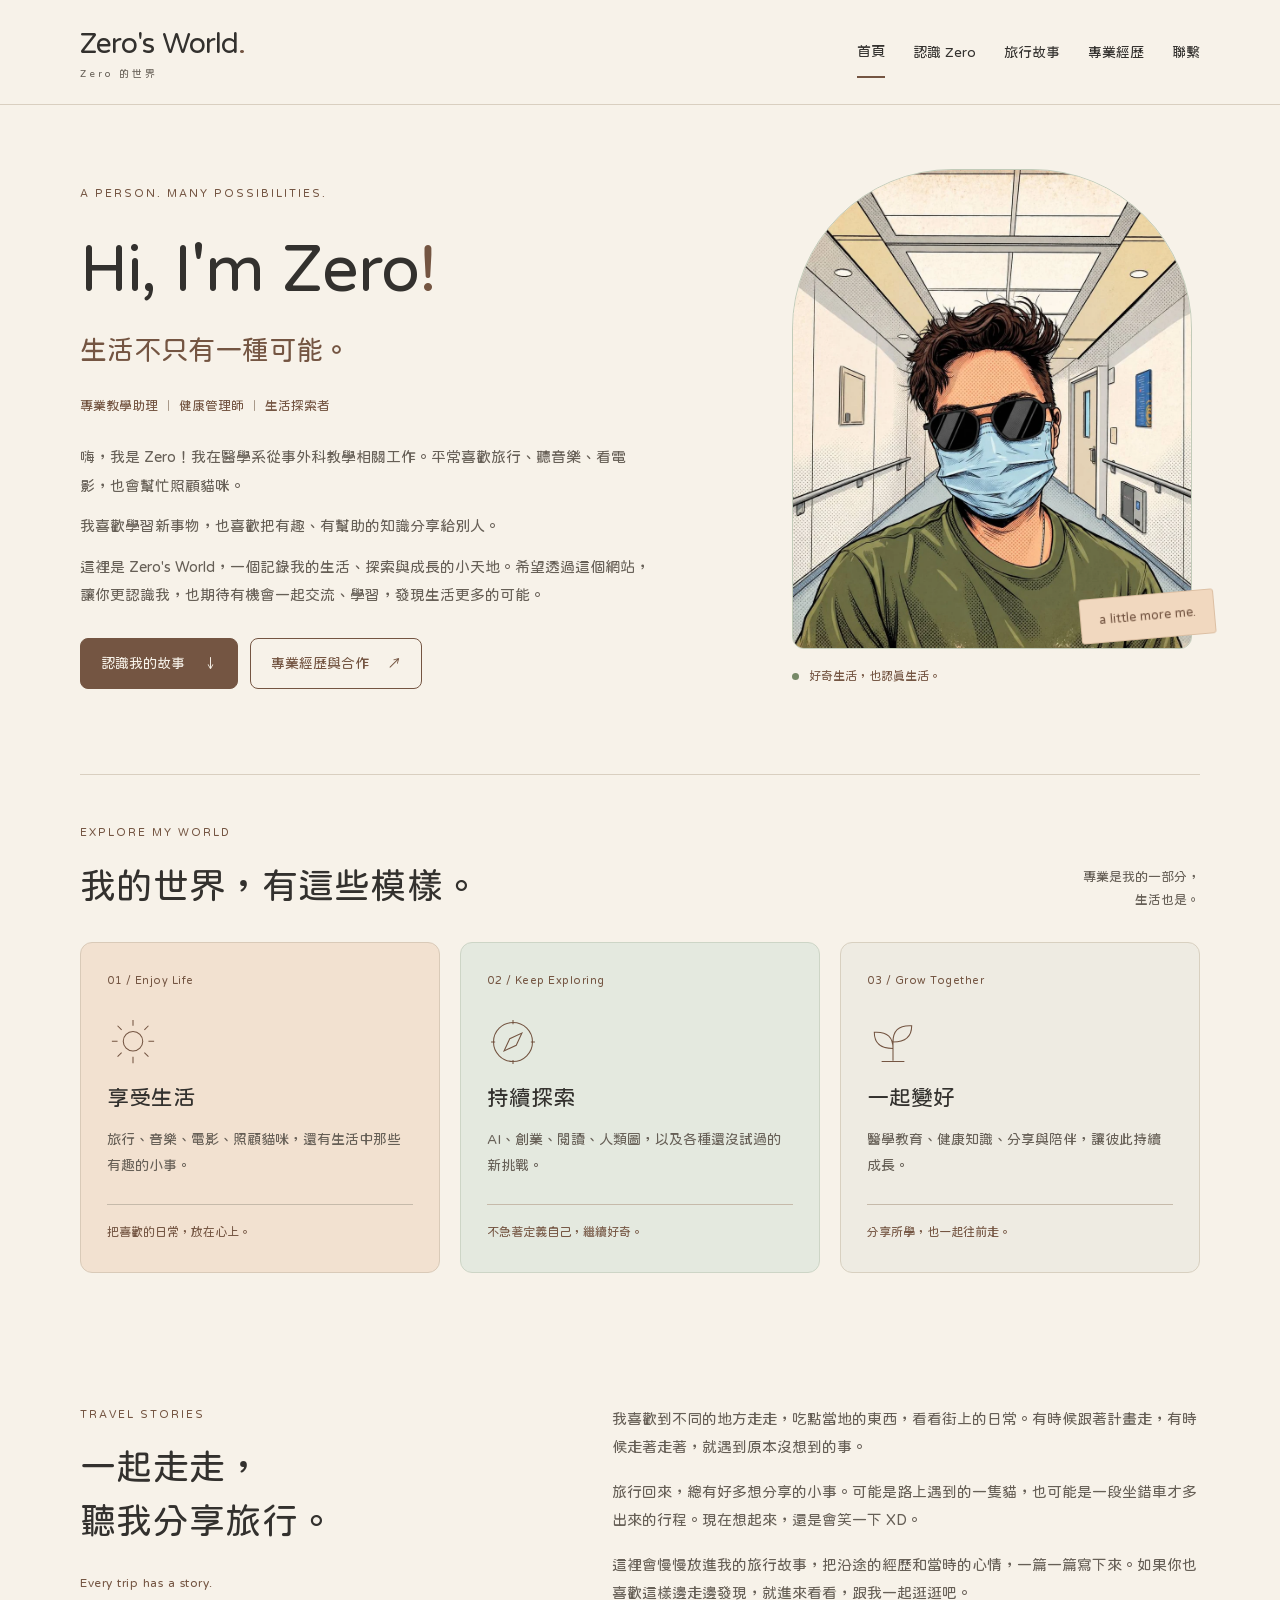
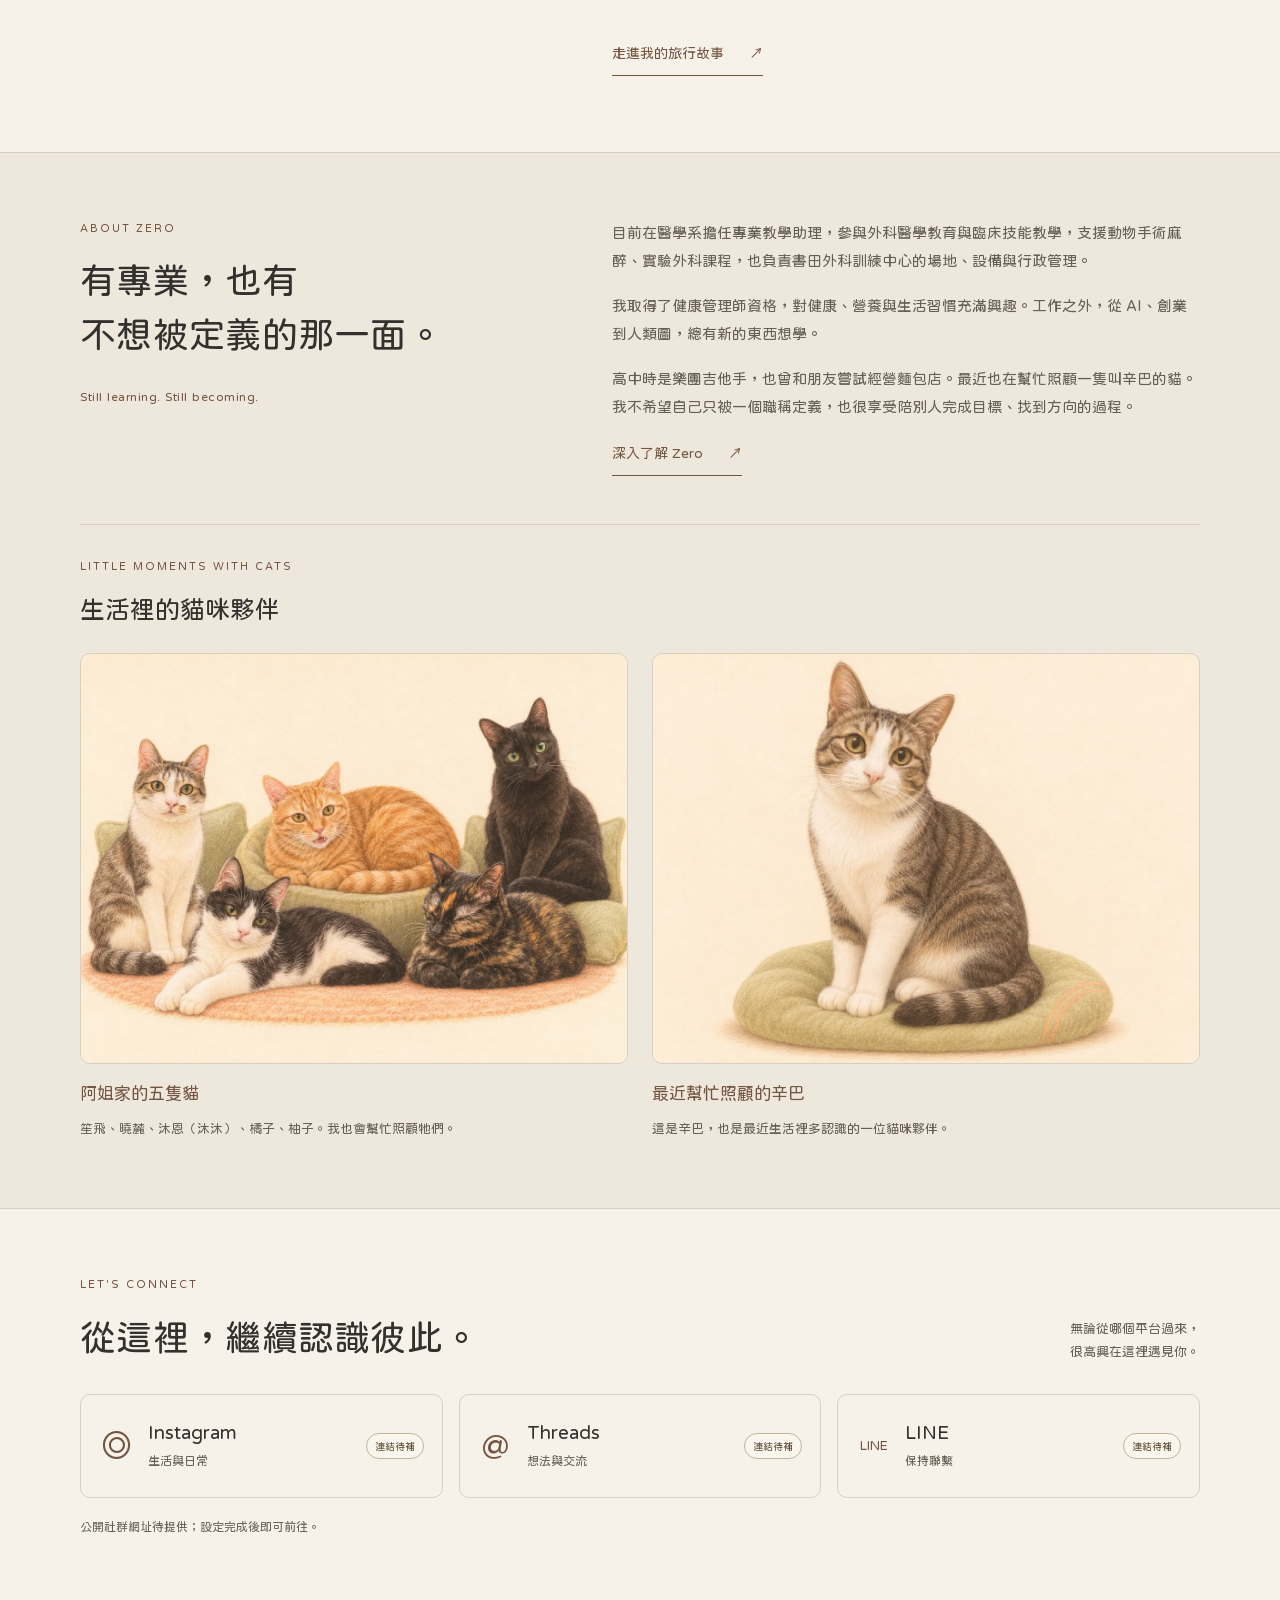
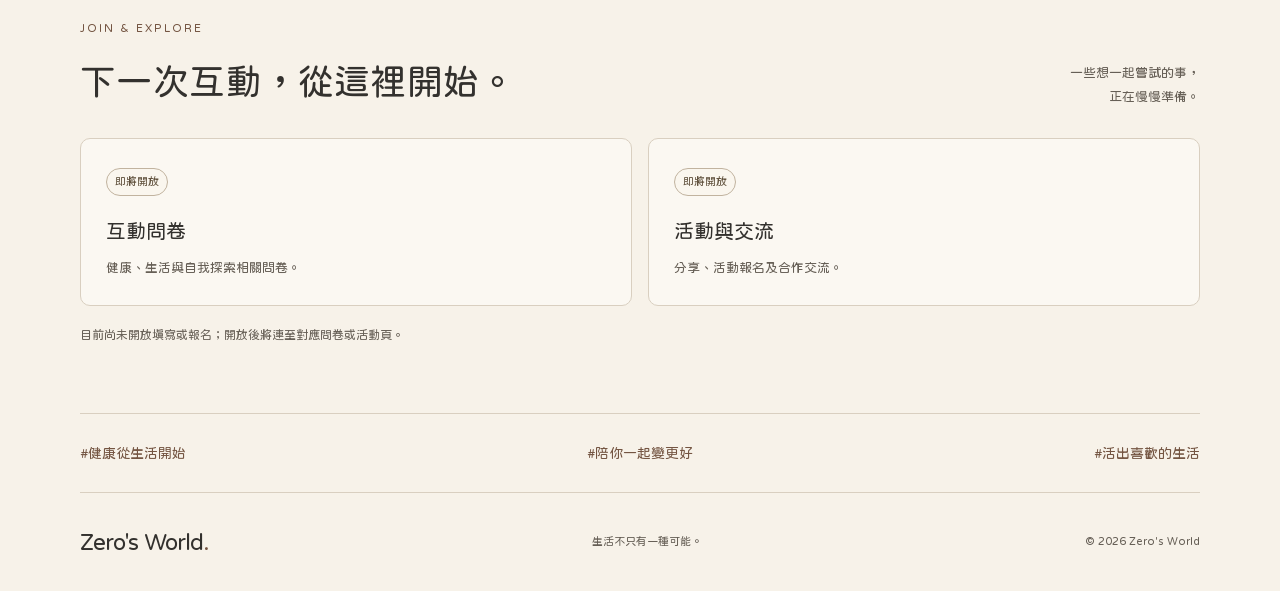
==== index.html @ 1be51339 "Introduce travel stories on homepage and add story collection" ====
<!doctype html>
<html lang="zh-Hant"><head><meta charset="utf-8"><meta name="viewport" content="width=device-width,initial-scale=1"><meta name="description" content="嗨，我是 Zero！專業教學助理、健康管理師與生活探索者。認識我的生活、專業背景與持續探索的故事。"><meta name="theme-color" content="#F7F2E9"><title>Zero's World｜Zero 的世界</title><link rel="stylesheet" href="styles.css?v=stories-index-20261105"><script defer src="config.js?v=portrait-20261105"></script><script defer src="site.js"></script></head>
<body>
<a class="skip-link" href="#main">跳至主要內容</a>
<header class="site-header"><div class="container header-inner"><a class="brand" href="index.html" aria-label="Zero's World 首頁">Zero's World<span>.</span><small>Zero 的世界</small></a><nav aria-label="主要導覽"><a href="index.html" aria-current="page">首頁</a><a href="#about">認識 Zero</a><a href="stories/">旅行故事</a><a href="experience.html">專業經歷</a><a href="#connect">聯繫</a></nav></div></header>
<main id="main">
<section class="container hero" aria-labelledby="hero-title">
  <div class="hero-copy"><p class="eyebrow">A person. Many possibilities.</p><h1 id="hero-title">Hi, I'm Zero<span class="accent">!</span></h1><p class="hero-subtitle">生活不只有一種可能。</p><p class="identity">專業教學助理 <span>｜</span> 健康管理師 <span>｜</span> 生活探索者</p><div class="hero-intro"><p>嗨，我是 Zero！我在醫學系從事外科教學相關工作。平常喜歡旅行、聽音樂、看電影，也會幫忙照顧貓咪。</p><p>我喜歡學習新事物，也喜歡把有趣、有幫助的知識分享給別人。</p><p>這裡是 Zero's World，一個記錄我的生活、探索與成長的小天地。希望透過這個網站，讓你更認識我，也期待有機會一起交流、學習，發現生活更多的可能。</p></div><div class="actions"><a class="button" href="#about">認識我的故事 <span aria-hidden="true">↓</span></a><a class="button secondary" href="experience.html">專業經歷與合作 <span aria-hidden="true">↗</span></a></div></div>
  <figure class="portrait-frame"><div class="photo-slot portrait" data-photo="portrait"><img src="images/zero-portrait-v1.webp" alt="Zero 的漫畫風肖像，戴著墨鏡與口罩、穿橄欖綠上衣" width="1100" height="1100" decoding="async" fetchpriority="high"></div><figcaption><span class="little-dot"></span> 好奇生活，也認真生活。</figcaption><span class="portrait-tag" aria-hidden="true">a little more me.</span></figure>
</section>
<section class="container section world-section" aria-labelledby="world-title"><div class="section-heading"><div><p class="eyebrow">Explore my world</p><h2 id="world-title">我的世界，有這些模樣。</h2></div><p class="section-aside">專業是我的一部分，<br>生活也是。</p></div><div class="world-grid">
  <article class="world-card life"><span class="card-index">01 / Enjoy Life</span><svg viewBox="0 0 64 64" class="line-icon" aria-hidden="true"><circle cx="32" cy="31" r="12"/><path d="M32 5v7m0 38v8M6 31h7m38 0h7M13 12l5 5m28 28 5 5M13 50l5-5m28-28 5-5"/></svg><h3>享受生活</h3><p>旅行、音樂、電影、照顧貓咪，還有生活中那些有趣的小事。</p><span class="card-note">把喜歡的日常，放在心上。</span></article>
  <article class="world-card explore"><span class="card-index">02 / Keep Exploring</span><svg viewBox="0 0 64 64" class="line-icon" aria-hidden="true"><circle cx="32" cy="32" r="24"/><path d="m43 21-7 15-15 7 7-15zM32 5v5m0 44v5M5 32h5m44 0h5"/></svg><h3>持續探索</h3><p>AI、創業、閱讀、人類圖，以及各種還沒試過的新挑戰。</p><span class="card-note">不急著定義自己，繼續好奇。</span></article>
  <article class="world-card together"><span class="card-index">03 / Grow Together</span><svg viewBox="0 0 64 64" class="line-icon" aria-hidden="true"><path d="M32 55V29M32 40C13 40 9 30 9 20c17-1 23 7 23 20Zm0-8C51 32 55 22 55 12c-17-1-23 7-23 20ZM18 56h28"/></svg><h3>一起變好</h3><p>醫學教育、健康知識、分享與陪伴，讓彼此持續成長。</p><span class="card-note">分享所學，也一起往前走。</span></article>
</div></section>
<section id="stories" class="container section travel-intro" aria-labelledby="stories-title"><div class="travel-intro-layout"><div><p class="eyebrow">Travel stories</p><h2 id="stories-title">一起走走，<br>聽我分享旅行。</h2><p class="margin-note">Every trip has a story.</p></div><div class="travel-intro-copy"><p>我喜歡到不同的地方走走，吃點當地的東西，看看街上的日常。有時候跟著計畫走，有時候走著走著，就遇到原本沒想到的事。</p><p>旅行回來，總有好多想分享的小事。可能是路上遇到的一隻貓，也可能是一段坐錯車才多出來的行程。現在想起來，還是會笑一下 XD。</p><p>這裡會慢慢放進我的旅行故事，把沿途的經歷和當時的心情，一篇一篇寫下來。如果你也喜歡這樣邊走邊發現，就進來看看，跟我一起逛逛吧。</p><a class="text-link" href="stories/">走進我的旅行故事 <span aria-hidden="true">↗</span></a></div></div></section>
<section id="about" class="about-section section" aria-labelledby="about-title"><div class="container about-layout"><div><p class="eyebrow">About Zero</p><h2 id="about-title">有專業，也有<br>不想被定義的那一面。</h2><p class="margin-note">Still learning. Still becoming.</p></div><div class="about-copy"><p>目前在醫學系擔任專業教學助理，參與外科醫學教育與臨床技能教學，支援動物手術麻醉、實驗外科課程，也負責書田外科訓練中心的場地、設備與行政管理。</p><p>我取得了健康管理師資格，對健康、營養與生活習慣充滿興趣。工作之外，從 AI、創業到人類圖，總有新的東西想學。</p><p>高中時是樂團吉他手，也曾和朋友嘗試經營麵包店。最近也在幫忙照顧一隻叫辛巴的貓。我不希望自己只被一個職稱定義，也很享受陪別人完成目標、找到方向的過程。</p><a class="text-link" href="experience.html">深入了解 Zero <span aria-hidden="true">↗</span></a></div></div>
  <div class="container cat-memories">
    <p class="eyebrow">Little moments with cats</p>
    <h3>生活裡的貓咪夥伴</h3>
    <div class="cat-gallery">
      <figure>
        <img src="images/five-cats-v1.webp" alt="阿姐家的五貓插畫，由左到右是笙飛、曉麓、沐恩、橘子、柚子" width="1200" height="900" loading="lazy" decoding="async">
        <figcaption><strong>阿姐家的五隻貓</strong><p>笙飛、曉麓、沐恩（沐沐）、橘子、柚子。我也會幫忙照顧牠們。</p></figcaption>
      </figure>
      <figure>
        <img src="images/simba-v1.webp" alt="辛巴的鉛筆繪本風插畫，坐在鼠尾草綠靠墊上的虎斑白貓" width="1200" height="900" loading="lazy" decoding="async">
        <figcaption><strong>最近幫忙照顧的辛巴</strong><p>這是辛巴，也是最近生活裡多認識的一位貓咪夥伴。</p></figcaption>
      </figure>
    </div>
  </div>
</section>
<section id="connect" class="container section" aria-labelledby="connect-title"><div class="section-heading"><div><p class="eyebrow">Let's connect</p><h2 id="connect-title">從這裡，繼續認識彼此。</h2></div><p class="section-aside">無論從哪個平台過來，<br>很高興在這裡遇見你。</p></div><div class="social-grid" data-social-links>
  <div class="social-item"><span class="social-mark" aria-hidden="true">◎</span><div><h3>Instagram</h3><p>生活與日常</p></div><span class="status">連結待補</span></div>
  <div class="social-item"><span class="social-mark" aria-hidden="true">@</span><div><h3>Threads</h3><p>想法與交流</p></div><span class="status">連結待補</span></div>
  <div class="social-item"><span class="social-mark small" aria-hidden="true">LINE</span><div><h3>LINE</h3><p>保持聯繫</p></div><span class="status">連結待補</span></div>
</div><p class="helper-text" data-social-note>公開社群網址待提供；設定完成後即可前往。</p></section>
<section id="join" class="container section join-section" aria-labelledby="join-title"><div class="section-heading"><div><p class="eyebrow">Join & explore</p><h2 id="join-title">下一次互動，從這裡開始。</h2></div><p class="section-aside">一些想一起嘗試的事，<br>正在慢慢準備。</p></div><div class="join-grid" data-opportunities>
  <article class="join-card"><span class="status">即將開放</span><h3>互動問卷</h3><p>健康、生活與自我探索相關問卷。</p></article>
  <article class="join-card"><span class="status">即將開放</span><h3>活動與交流</h3><p>分享、活動報名及合作交流。</p></article>
</div><p class="helper-text" data-join-note>目前尚未開放填寫或報名；開放後將連至對應問卷或活動頁。</p></section>
<div class="container brand-tags" aria-label="品牌理念"><span>#健康從生活開始</span><span>#陪你一起變更好</span><span>#活出喜歡的生活</span></div>
</main><footer class="container footer"><a class="brand footer-brand" href="index.html">Zero's World<span>.</span></a><p>生活不只有一種可能。</p><small>© 2026 Zero's World</small></footer>
</body></html>
---- styles.css ----
@font-face{font-family:Huninn;src:url("jf-openhuninn.ttf") format("truetype");font-style:normal;font-weight:400;font-display:swap}
:root{--cream:#F7F2E9;--apricot:#E7B28C;--sage:#A7B6A0;--coffee:#745542;--ink:#33312E;--muted:#665f56;--line:#d9cfc0;--font:Huninn,"Microsoft JhengHei","PingFang TC",sans-serif}
*{box-sizing:border-box}body{margin:0;background:var(--cream);color:var(--ink);font:16px/1.9 var(--font);overflow-wrap:anywhere}h1,h2,h3,p,figure{margin:0}h1,h2,h3{font-weight:400;line-height:1.5;text-wrap:balance}h1{font-size:clamp(38px,5.2vw,66px);letter-spacing:-1px}h2{font-size:clamp(27px,3vw,36px);letter-spacing:.3px}h3{font-size:22px}p{color:var(--muted)}p+p{margin-top:16px}a{color:inherit;text-decoration:none}a,button{-webkit-tap-highlight-color:transparent}a:focus-visible,button:focus-visible{outline:3px solid var(--coffee);outline-offset:5px}a:hover{color:var(--coffee)}.container{width:min(1120px,calc(100% - 64px));margin-inline:auto}.skip-link{position:fixed;top:8px;left:8px;z-index:10;padding:10px 20px;background:var(--ink);color:white;transform:translateY(-180%)}.skip-link:focus{transform:none}.preview-note{padding:7px 15px;text-align:center;background:#ebe5d9;font-size:11px;letter-spacing:.5px;color:var(--coffee)}.header-inner{min-height:104px;display:flex;align-items:center;justify-content:space-between;gap:24px}.site-header{border-bottom:1px solid var(--line)}.brand{display:inline-block;font-size:29px;letter-spacing:-1px;line-height:1.3;flex-shrink:0}.brand span{color:var(--coffee)}.brand small{display:block;margin-top:5px;font-size:10px;letter-spacing:3px;color:var(--muted)}nav{display:flex;gap:28px;align-items:center}nav a{font-size:14px;padding:12px 0;min-height:44px}nav [aria-current=page]{border-bottom:2px solid var(--coffee)}.eyebrow{font-size:11px;letter-spacing:2px;color:var(--coffee);text-transform:uppercase;margin-bottom:14px}.hero{display:grid;grid-template-columns:1.3fr 1fr;gap:65px;align-items:center;padding-block:64px 70px}.hero-subtitle{font-size:27px;color:var(--coffee);margin-top:6px}.accent{color:var(--coffee)}.identity{font-size:13px;color:var(--coffee);margin-top:18px;line-height:2}.identity span{color:#9e8c7b}.hero-intro{margin-top:24px;max-width:570px;font-size:15px}.hero-intro p+p{margin-top:12px}.actions{display:flex;flex-wrap:wrap;gap:12px;margin-top:28px}.button{min-height:48px;display:inline-flex;align-items:center;justify-content:center;gap:18px;padding:11px 20px;background:var(--coffee);color:var(--cream);border:1px solid var(--coffee);border-radius:8px;font-size:14px}.button:hover{background:#5d4334;color:var(--cream)}.button.secondary{background:transparent;color:var(--coffee)}.button.secondary:hover{background:#ede2d4}.text-link{display:inline-flex;align-items:center;gap:25px;min-height:44px;border-bottom:1px solid var(--coffee);font-size:14px;color:var(--coffee);margin-top:10px}.portrait-frame{position:relative;padding:0 8px 0 12px;max-width:420px;width:100%;justify-self:end}.photo-slot{position:relative;background:#e3e7db;color:#535f4c;display:flex;align-items:center;justify-content:center;flex-direction:column;overflow:hidden;isolation:isolate}.photo-slot.portrait{aspect-ratio:4/4.8;border-radius:160px 160px 12px 12px;border:1px solid #c2cbb9;min-height:0}.portrait-drawing{width:54%;max-height:230px;fill:none;stroke:#76846a;stroke-width:1.2;margin-bottom:10px}.photo-slot span{font-size:14px;padding:0 12px;text-align:center}.photo-slot small{font-size:11px;margin-top:5px}.photo-slot img{height:100%;width:100%;object-fit:cover;position:absolute;inset:0}.portrait-frame figcaption{font-size:12px;display:flex;gap:10px;align-items:center;padding:16px 0;color:var(--coffee)}.little-dot{width:7px;height:7px;border-radius:50%;background:#778967}.portrait-tag{position:absolute;right:-15px;bottom:65px;background:#f1d8bf;color:var(--coffee);font-size:13px;padding:9px 18px;transform:rotate(-5deg);border:1px solid #dcbfa3;border-radius:3px}.section{padding-block:66px}.section-heading{display:flex;justify-content:space-between;gap:24px;align-items:flex-end;margin-bottom:30px}.section-aside{font-size:13px;line-height:1.8;text-align:right;flex-shrink:0}.world-section{border-top:1px solid var(--line);padding-top:48px}.world-grid{display:grid;grid-template-columns:repeat(3,minmax(0,1fr));gap:20px}.world-card{border-radius:12px;padding:28px 26px;min-width:0;border:1px solid #d9cab8}.world-card.life{background:#f2e1d0}.world-card.explore{background:#e4e9df;border-color:#cdd5c6}.world-card.together{background:#eeebe2;border-color:#d8d0c0}.card-index{display:block;font-size:11px;color:var(--coffee);letter-spacing:.5px}.line-icon{width:52px;height:52px;fill:none;stroke:var(--coffee);stroke-width:1.3;margin:24px 0 13px;display:block}.world-card p{font-size:14px;margin-top:12px}.card-note{display:block;margin-top:25px;padding-top:16px;border-top:1px solid #c6baaa;font-size:12px;color:var(--coffee)}.about-section{margin-top:10px;background:#eee8dc;border-block:1px solid var(--line)}.about-layout{display:grid;grid-template-columns:.95fr 1.25fr;gap:85px}.margin-note{font-size:12px;color:var(--coffee);margin-top:25px;letter-spacing:.5px}.about-copy{font-size:15px}.social-grid{display:grid;grid-template-columns:repeat(3,minmax(0,1fr));gap:16px}.social-item{display:flex;align-items:center;gap:14px;padding:24px 18px;border:1px solid var(--line);border-radius:10px;min-width:0;flex-wrap:wrap}.social-item h3{font-size:19px}.social-item p{font-size:12px;margin-top:3px}.social-mark{width:35px;flex-shrink:0;font-size:31px;color:var(--coffee);line-height:1;text-align:center}.social-mark.small{font-size:13px}.status{font-size:11px;line-height:1.6;padding:4px 8px;border:1px solid #c1b39f;border-radius:20px;color:#62533f;white-space:nowrap;display:inline-block;width:fit-content;background:#faf6ee}.social-item .status{margin-left:auto;font-size:10px}.social-item .text-link{font-size:12px}.helper-text{font-size:12px;color:var(--muted);margin-top:18px;line-height:1.85}.join-section{padding-top:15px}.join-grid{display:grid;grid-template-columns:repeat(2,minmax(0,1fr));gap:16px}.join-card{padding:25px;border:1px solid var(--line);border-radius:10px;background:#fbf8f2}.join-card h3{font-size:20px;margin-top:20px}.join-card p{font-size:13px;margin-top:10px}.brand-tags{padding-block:26px;border-block:1px solid var(--line);display:flex;justify-content:space-between;gap:16px;color:var(--coffee);font-size:14px}.footer{display:flex;align-items:center;justify-content:space-between;gap:20px;padding-block:34px}.footer-brand{font-size:23px}.footer p,.footer small{font-size:11px;color:var(--muted)}section[id]{scroll-margin-top:24px}.experience-hero{padding-block:50px 60px;display:grid;grid-template-columns:1.65fr 1fr;gap:65px;align-items:center;border-bottom:1px solid var(--line)}.breadcrumb{font-size:12px;color:var(--coffee);display:inline-block;min-height:44px}.experience-hero h1{font-size:clamp(32px,3.9vw,48px);line-height:1.5;letter-spacing:0}.experience-hero .identity{margin-bottom:16px}.profile-note{background:#e4e9df;border:1px solid #cad2c2;border-radius:10px;min-height:290px;text-align:center;padding:25px;transform:rotate(2deg)}.note-label{font-size:11px;letter-spacing:1.5px;color:var(--coffee)}.profile-initial{display:block;font-size:70px;color:#65755a;line-height:1.5}.profile-note p{font-size:14px;margin-bottom:18px}.experience-layout{display:grid;grid-template-columns:210px minmax(0,1fr);gap:75px;padding-top:58px}.page-index{position:sticky;top:25px;align-self:start}.page-index a{display:block;font-size:13px;padding:10px 0;min-height:44px;color:var(--muted)}.page-index a:hover{color:var(--coffee);text-decoration:underline;text-underline-offset:5px}.experience-body{min-width:0}.resume-section{padding-bottom:45px;margin-bottom:45px;border-bottom:1px solid var(--line)}.resume-section h2{font-size:30px;margin-bottom:22px}.resume-section p{font-size:15px}.resume-section .helper-text{font-size:12px}.work-list article{display:grid;grid-template-columns:30px minmax(0,1fr);gap:15px;padding:22px 0;border-top:1px solid var(--line)}.work-list article:first-child{border-top:0;padding-top:0}.work-list article>span{font-size:12px;color:var(--coffee);padding-top:4px}.work-list h3{font-size:21px;margin-bottom:9px}.work-list p{font-size:14px}.skill-list{padding:0;list-style:none;display:flex;flex-wrap:wrap;gap:12px}.skill-list li{background:#e7ebdf;border:1px solid #c5cdb9;padding:9px 16px;border-radius:6px;font-size:14px}blockquote{margin:28px 0 0;border-left:3px solid var(--apricot);padding:18px 22px;background:#f0e8db;color:var(--coffee);font-size:18px}.timeline{list-style:none;padding:0 0 0 26px;margin:30px 0 0;border-left:1px solid #7e8f73}.timeline li{position:relative;padding:0 0 30px 6px}.timeline li:last-child{padding-bottom:0}.timeline li:before{content:"";position:absolute;left:-32px;top:9px;width:9px;height:9px;background:#78896c;border-radius:50%}.timeline-label{font-size:12px;color:var(--coffee)}.timeline h3{font-size:22px;margin:6px 0 9px}.timeline p{font-size:14px}.collaborate-box{padding:32px;background:#e4e9df;border-radius:12px;border:1px solid #cbd2c2}.collaborate-box h2{font-size:28px;margin-bottom:18px}.collaborate-box p{font-size:14px}.collaborate-box .button{margin-top:24px}.return-home{margin:30px 0 50px}
@media(min-width:761px) and (max-width:1000px){.container{width:calc(100% - 48px)}.hero{gap:35px;grid-template-columns:1.2fr 1fr}.social-grid{grid-template-columns:1fr}.social-item{padding:18px 22px}.about-layout{gap:40px}.experience-layout{gap:35px;grid-template-columns:170px minmax(0,1fr)}.experience-hero{gap:35px}.world-card{padding:22px 20px}}
@media(max-width:760px){.container{width:calc(100% - 36px)}.header-inner{display:block;padding-block:20px 8px;min-height:0}.brand{font-size:26px}.brand small{font-size:10px;margin-top:4px}nav{gap:0;justify-content:space-between;margin-top:14px}nav a{font-size:13px;padding:10px 0}.hero{display:flex;flex-direction:column;gap:35px;padding-block:38px 40px;align-items:stretch}.hero h1{font-size:44px;letter-spacing:-1px}.hero-subtitle{font-size:25px}.identity{font-size:12px;margin-top:15px}.hero-intro{font-size:15px;margin-top:22px}.hero-intro p+p{margin-top:12px}.actions{gap:10px}.button{padding:11px 16px;font-size:13px;gap:12px}.portrait-frame{max-width:330px;margin-inline:auto;padding-inline:8px}.photo-slot.portrait{aspect-ratio:1/1.04}.portrait-drawing{max-height:185px}.portrait-tag{right:-4px;bottom:60px;font-size:12px}.section{padding-block:40px}.section-heading{display:block;margin-bottom:24px}.section-aside{margin-top:14px;text-align:left;font-size:12px}.section-aside br{display:none}.world-grid{grid-template-columns:1fr;gap:14px}.world-card{padding:24px;position:relative}.line-icon{position:absolute;right:24px;top:18px;width:38px;height:38px;margin:0}.world-card h3{margin-top:25px}.world-card p{max-width:95%;margin-top:8px}.card-note{margin-top:20px;padding-top:12px}.about-layout{display:block}.about-copy{margin-top:26px}.margin-note{margin-top:16px}.about-layout h2 br{display:none}.social-grid,.join-grid{grid-template-columns:1fr}.social-item{padding:20px}.social-item h3{font-size:20px}.social-item .status{font-size:11px}.join-section{padding-top:0}.join-card{padding:24px}.join-card h3{margin-top:15px}.join-card p{margin-top:8px}.brand-tags{flex-wrap:wrap;gap:8px 18px;font-size:12px;padding-block:22px}.footer{display:block;padding-block:26px}.footer p{margin-top:12px}.footer small{display:block;margin-top:6px}.experience-hero{grid-template-columns:1fr;padding-block:28px 38px;gap:30px}.experience-hero h1{font-size:34px}.profile-note{min-height:0;max-width:100%;transform:none;padding:24px}.profile-initial{font-size:55px}.experience-layout{display:block;padding-top:28px}.page-index{position:static;margin-bottom:36px;padding-bottom:20px;border-bottom:1px solid var(--line);display:grid;grid-template-columns:repeat(2,minmax(0,1fr));gap:0 10px}.page-index .eyebrow{grid-column:1/-1;margin-bottom:5px}.page-index a{font-size:12px}.resume-section{padding-bottom:30px;margin-bottom:32px}.resume-section h2{font-size:28px}.work-list article{gap:8px;grid-template-columns:24px minmax(0,1fr)}.work-list h3{font-size:20px}.skill-list{gap:9px}.skill-list li{font-size:13px;padding:8px 12px}blockquote{font-size:16px;padding:16px}.collaborate-box{padding:25px}.collaborate-box h2{font-size:26px}}
@media(max-width:360px){.hero h1{font-size:39px}.hero .actions{display:grid}.identity{font-size:11px}.status{white-space:normal}.social-item{gap:10px;padding:17px 13px}.social-mark{width:27px}.social-item h3{font-size:18px}.brand-tags{display:block}.brand-tags span{display:block}.experience-hero h1{font-size:30px}}
@media(prefers-reduced-motion:no-preference){html{scroll-behavior:smooth}.button,.text-link,nav a{transition:background .18s,color .18s}.hero-copy{animation:arrive .45s ease both}@keyframes arrive{from{opacity:.3;transform:translateY(8px)}to{opacity:1;transform:none}}}


/* 關於我的生活插畫 */
.cat-memories { margin-top: 48px; padding-top: 32px; border-top: 1px solid var(--line); }
.cat-memories > h3 { font-size: 25px; margin-bottom: 24px; }
.cat-gallery { display: grid; grid-template-columns: repeat(2, minmax(0, 1fr)); gap: 24px; }
.cat-gallery figure { min-width: 0; }
.cat-gallery img { display: block; width: 100%; height: auto; aspect-ratio: 4 / 3; border: 1px solid var(--line); border-radius: 10px; }
.cat-gallery figcaption { padding-top: 14px; }
.cat-gallery strong { font-size: 17px; font-weight: 400; color: var(--coffee); }
.cat-gallery p { font-size: 13px; margin-top: 7px; }
@media(max-width:760px) {
  .cat-memories { margin-top: 30px; padding-top: 25px; }
  .cat-gallery { grid-template-columns: 1fr; gap: 28px; }
}

/* Travel story entry */
.travel-feature{display:grid;grid-template-columns:minmax(0,.85fr) minmax(0,1.15fr);gap:48px;align-items:center;background:#efeadd;border-radius:22px;overflow:hidden}.travel-photo{display:block}.travel-photo img{display:block;width:100%;height:480px;object-fit:cover;object-position:center 48%}.travel-copy{padding:35px 45px 35px 0}.travel-copy h3{font-size:clamp(25px,3vw,36px);line-height:1.5;margin:15px 0}.travel-copy p{line-height:1.9}.travel-copy .button{margin-top:18px}@media(max-width:700px){.travel-feature{grid-template-columns:1fr;gap:0}.travel-photo img{height:360px}.travel-copy{padding:26px}.site-header nav{flex-wrap:wrap}}

/* Travel introduction and growing story collection */
.travel-intro-layout{display:grid;grid-template-columns:.95fr 1.25fr;gap:85px}.travel-intro-copy{font-size:15px}.travel-intro-copy .text-link{margin-top:24px}.story-index-intro{padding:65px 0 48px;max-width:780px}.story-index-intro h1{font-size:clamp(34px,4.5vw,52px)}.story-index-intro>p:last-child{margin-top:24px;font-size:16px}.story-index-list{display:grid;gap:32px;padding-bottom:25px}@media(max-width:760px){.travel-intro-layout{display:block}.travel-intro-copy{margin-top:26px}.travel-intro h2 br{display:none}.story-index-intro{padding:38px 0 32px}.story-index-intro h1{font-size:36px}.story-index-intro>p:last-child{font-size:15px}.story-index-intro>p:last-child br{display:none}}
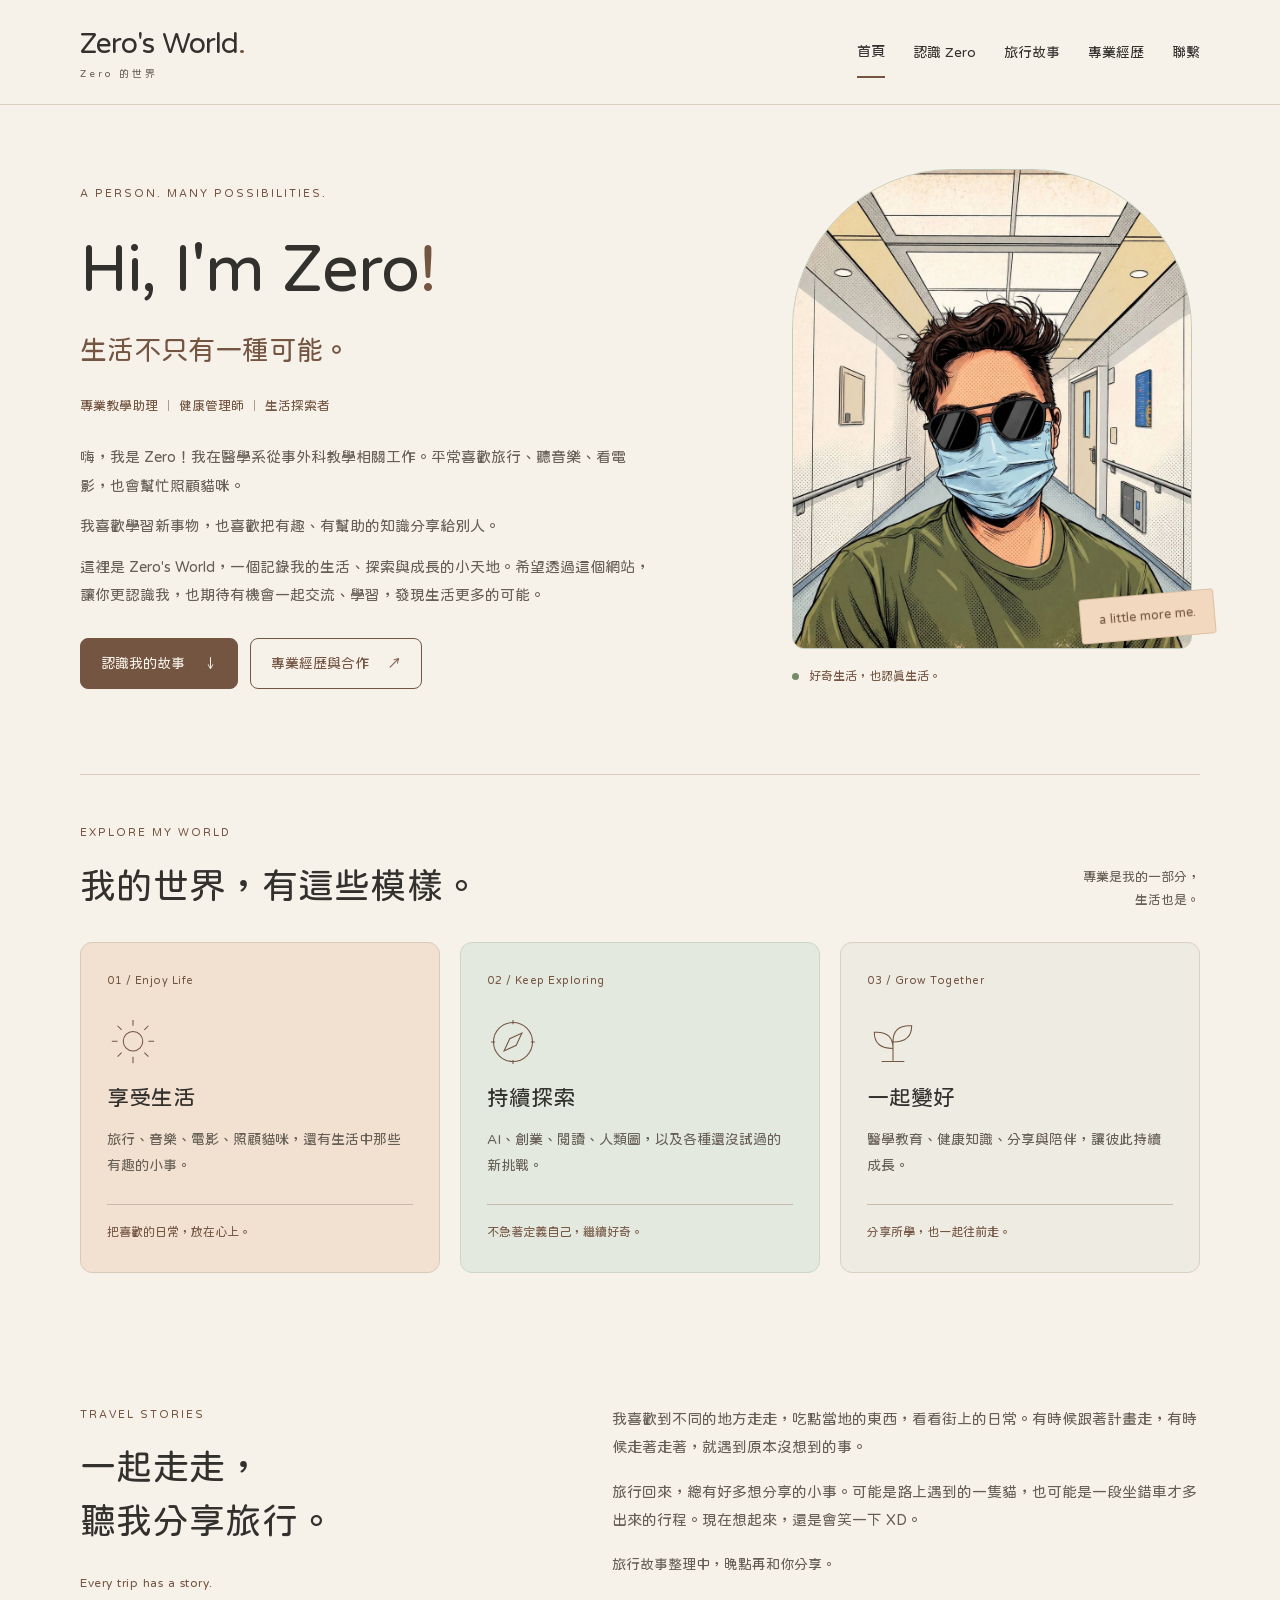
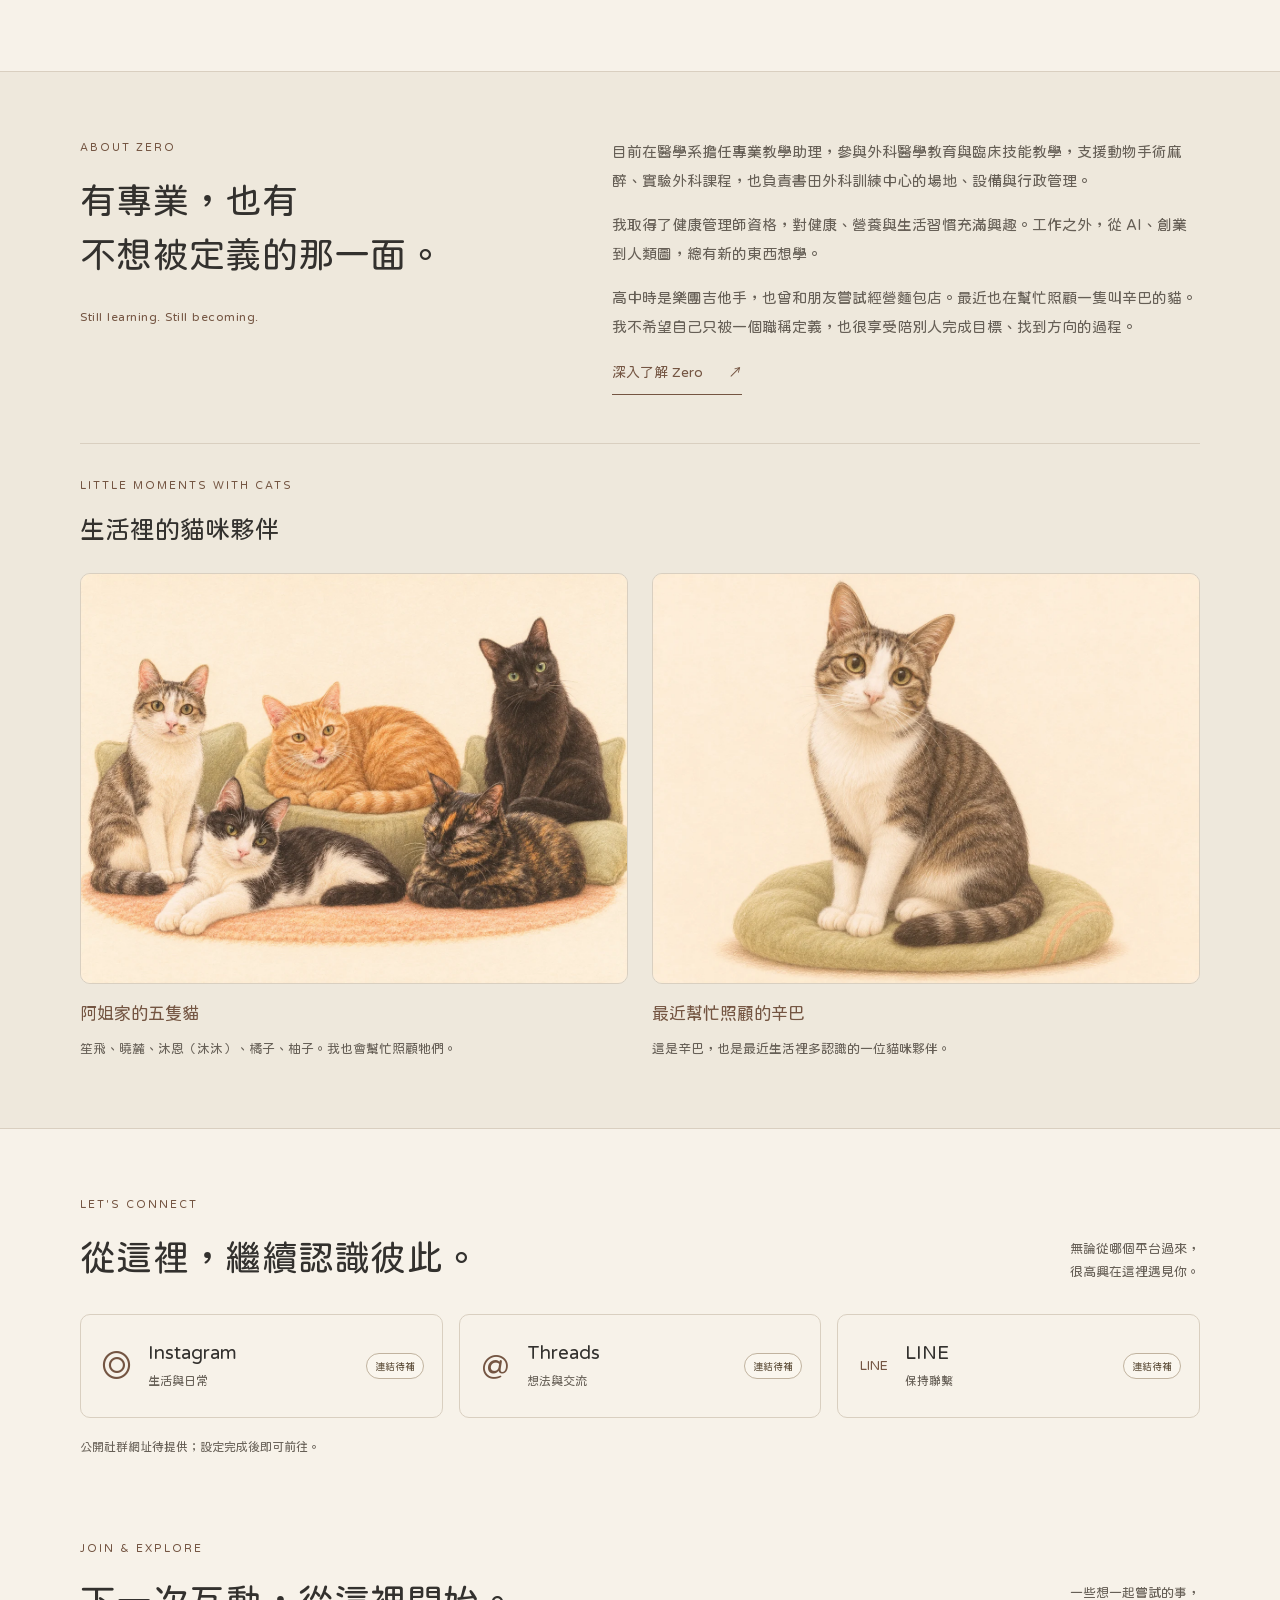
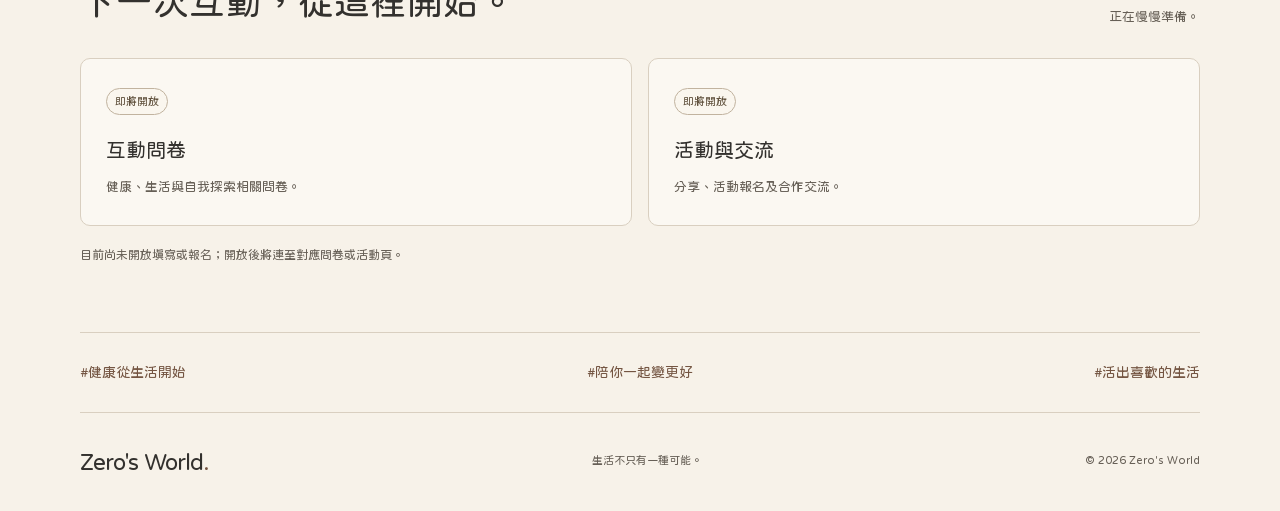
==== commit 0ce34b98: "Temporarily close travel stories pending photo privacy review" ====
--- a/index.html
+++ b/index.html
@@ -1,11 +1,11 @@
 <!doctype html>
-<html lang="zh-Hant"><head><meta charset="utf-8"><meta name="viewport" content="width=device-width,initial-scale=1"><meta name="description" content="嗨，我是 Zero！專業教學助理、健康管理師與生活探索者。認識我的生活、專業背景與持續探索的故事。"><meta name="theme-color" content="#F7F2E9"><title>Zero's World｜Zero 的世界</title><link rel="stylesheet" href="styles.css?v=stories-index-20261105"><script defer src="config.js?v=portrait-20261105"></script><script defer src="site.js"></script></head>
+<html lang="zh-Hant"><head><meta charset="utf-8"><meta name="google-site-verification" content="SRLEIepvui5vZHTtfPM5VGub_wj83HuD4tlv1MhJq-g" /><meta name="viewport" content="width=device-width,initial-scale=1"><meta name="description" content="嗨，我是 Zero！專業教學助理、健康管理師與生活探索者。認識我的生活、專業背景與持續探索的故事。"><meta name="theme-color" content="#F7F2E9"><title>Zero's World｜Zero 的世界</title><link rel="stylesheet" href="styles.css?v=stories-index-20261105"><script defer src="config.js?v=portrait-20261105"></script><script defer src="site.js"></script><script defer src="view-counter.js?v=20261124-ga4"></script><script defer src="analytics.js?v=20261124"></script><link rel="canonical" href="https://d90019ij.github.io/zeros-world/"><meta property="og:title" content="Zero’s World｜腦洞系自由生活家"><meta property="og:description" content="旅行、AI 生活實驗、自我探索，一起發現生活的各種可能。"><meta property="og:type" content="website"><meta property="og:url" content="https://d90019ij.github.io/zeros-world/"><meta property="og:image" content="https://d90019ij.github.io/zeros-world/images/zero-world-brand-cover-v1.png"><meta property="og:image:width" content="1734"><meta property="og:image:height" content="907"><meta property="og:image:type" content="image/png"><meta property="og:image:alt" content="Zero’s World 品牌插畫，呈現 Zero、五隻貓咪、AI 機器人與旅行探索元素"></head>
 <body>
-<a class="skip-link" href="#main">跳至主要內容</a>
-<header class="site-header"><div class="container header-inner"><a class="brand" href="index.html" aria-label="Zero's World 首頁">Zero's World<span>.</span><small>Zero 的世界</small></a><nav aria-label="主要導覽"><a href="index.html" aria-current="page">首頁</a><a href="#about">認識 Zero</a><a href="stories/">旅行故事</a><a href="experience.html">專業經歷</a><a href="#connect">聯繫</a></nav></div></header>
+<a class="skip-link" href="https://d90019ij.github.io/zeros-world/#main">跳至主要內容</a>
+<header class="site-header"><div class="container header-inner"><a class="brand" href="https://d90019ij.github.io/zeros-world/" aria-label="Zero's World 首頁">Zero's World<span>.</span><small>Zero 的世界</small></a><nav aria-label="主要導覽"><a href="https://d90019ij.github.io/zeros-world/" aria-current="page">首頁</a><a href="https://d90019ij.github.io/zeros-world/#about">認識 Zero</a><a href="stories/">旅行故事</a><a href="experience.html">專業經歷</a><a href="https://d90019ij.github.io/zeros-world/#connect">聯繫</a></nav></div></header>
 <main id="main">
 <section class="container hero" aria-labelledby="hero-title">
-  <div class="hero-copy"><p class="eyebrow">A person. Many possibilities.</p><h1 id="hero-title">Hi, I'm Zero<span class="accent">!</span></h1><p class="hero-subtitle">生活不只有一種可能。</p><p class="identity">專業教學助理 <span>｜</span> 健康管理師 <span>｜</span> 生活探索者</p><div class="hero-intro"><p>嗨，我是 Zero！我在醫學系從事外科教學相關工作。平常喜歡旅行、聽音樂、看電影，也會幫忙照顧貓咪。</p><p>我喜歡學習新事物，也喜歡把有趣、有幫助的知識分享給別人。</p><p>這裡是 Zero's World，一個記錄我的生活、探索與成長的小天地。希望透過這個網站，讓你更認識我，也期待有機會一起交流、學習，發現生活更多的可能。</p></div><div class="actions"><a class="button" href="#about">認識我的故事 <span aria-hidden="true">↓</span></a><a class="button secondary" href="experience.html">專業經歷與合作 <span aria-hidden="true">↗</span></a></div></div>
+  <div class="hero-copy"><p class="eyebrow">A person. Many possibilities.</p><h1 id="hero-title">Hi, I'm Zero<span class="accent">!</span></h1><p class="hero-subtitle">生活不只有一種可能。</p><p class="identity">專業教學助理 <span>｜</span> 健康管理師 <span>｜</span> 生活探索者</p><div class="hero-intro"><p>嗨，我是 Zero！我在醫學系從事外科教學相關工作。平常喜歡旅行、聽音樂、看電影，也會幫忙照顧貓咪。</p><p>我喜歡學習新事物，也喜歡把有趣、有幫助的知識分享給別人。</p><p>這裡是 Zero's World，一個記錄我的生活、探索與成長的小天地。希望透過這個網站，讓你更認識我，也期待有機會一起交流、學習，發現生活更多的可能。</p></div><div class="actions"><a class="button" href="https://d90019ij.github.io/zeros-world/#about">認識我的故事 <span aria-hidden="true">↓</span></a><a class="button secondary" href="experience.html">專業經歷與合作 <span aria-hidden="true">↗</span></a></div></div>
   <figure class="portrait-frame"><div class="photo-slot portrait" data-photo="portrait"><img src="images/zero-portrait-v1.webp" alt="Zero 的漫畫風肖像，戴著墨鏡與口罩、穿橄欖綠上衣" width="1100" height="1100" decoding="async" fetchpriority="high"></div><figcaption><span class="little-dot"></span> 好奇生活，也認真生活。</figcaption><span class="portrait-tag" aria-hidden="true">a little more me.</span></figure>
 </section>
 <section class="container section world-section" aria-labelledby="world-title"><div class="section-heading"><div><p class="eyebrow">Explore my world</p><h2 id="world-title">我的世界，有這些模樣。</h2></div><p class="section-aside">專業是我的一部分，<br>生活也是。</p></div><div class="world-grid">
@@ -13,7 +13,7 @@
   <article class="world-card explore"><span class="card-index">02 / Keep Exploring</span><svg viewBox="0 0 64 64" class="line-icon" aria-hidden="true"><circle cx="32" cy="32" r="24"/><path d="m43 21-7 15-15 7 7-15zM32 5v5m0 44v5M5 32h5m44 0h5"/></svg><h3>持續探索</h3><p>AI、創業、閱讀、人類圖，以及各種還沒試過的新挑戰。</p><span class="card-note">不急著定義自己，繼續好奇。</span></article>
   <article class="world-card together"><span class="card-index">03 / Grow Together</span><svg viewBox="0 0 64 64" class="line-icon" aria-hidden="true"><path d="M32 55V29M32 40C13 40 9 30 9 20c17-1 23 7 23 20Zm0-8C51 32 55 22 55 12c-17-1-23 7-23 20ZM18 56h28"/></svg><h3>一起變好</h3><p>醫學教育、健康知識、分享與陪伴，讓彼此持續成長。</p><span class="card-note">分享所學，也一起往前走。</span></article>
 </div></section>
-<section id="stories" class="container section travel-intro" aria-labelledby="stories-title"><div class="travel-intro-layout"><div><p class="eyebrow">Travel stories</p><h2 id="stories-title">一起走走，<br>聽我分享旅行。</h2><p class="margin-note">Every trip has a story.</p></div><div class="travel-intro-copy"><p>我喜歡到不同的地方走走，吃點當地的東西，看看街上的日常。有時候跟著計畫走，有時候走著走著，就遇到原本沒想到的事。</p><p>旅行回來，總有好多想分享的小事。可能是路上遇到的一隻貓，也可能是一段坐錯車才多出來的行程。現在想起來，還是會笑一下 XD。</p><p>這裡會慢慢放進我的旅行故事，把沿途的經歷和當時的心情，一篇一篇寫下來。如果你也喜歡這樣邊走邊發現，就進來看看，跟我一起逛逛吧。</p><a class="text-link" href="stories/">走進我的旅行故事 <span aria-hidden="true">↗</span></a></div></div></section>
+<section id="stories" class="container section travel-intro" aria-labelledby="stories-title"><div class="travel-intro-layout"><div><p class="eyebrow">Travel stories</p><h2 id="stories-title">一起走走，<br>聽我分享旅行。</h2><p class="margin-note">Every trip has a story.</p></div><div class="travel-intro-copy"><p>我喜歡到不同的地方走走，吃點當地的東西，看看街上的日常。有時候跟著計畫走，有時候走著走著，就遇到原本沒想到的事。</p><p>旅行回來，總有好多想分享的小事。可能是路上遇到的一隻貓，也可能是一段坐錯車才多出來的行程。現在想起來，還是會笑一下 XD。</p><p class="story-maintenance-note" style="font-size:14px;line-height:1.7;margin-top:18px">旅行故事整理中，晚點再和你分享。</p></div></div></section>
 <section id="about" class="about-section section" aria-labelledby="about-title"><div class="container about-layout"><div><p class="eyebrow">About Zero</p><h2 id="about-title">有專業，也有<br>不想被定義的那一面。</h2><p class="margin-note">Still learning. Still becoming.</p></div><div class="about-copy"><p>目前在醫學系擔任專業教學助理，參與外科醫學教育與臨床技能教學，支援動物手術麻醉、實驗外科課程，也負責書田外科訓練中心的場地、設備與行政管理。</p><p>我取得了健康管理師資格，對健康、營養與生活習慣充滿興趣。工作之外，從 AI、創業到人類圖，總有新的東西想學。</p><p>高中時是樂團吉他手，也曾和朋友嘗試經營麵包店。最近也在幫忙照顧一隻叫辛巴的貓。我不希望自己只被一個職稱定義，也很享受陪別人完成目標、找到方向的過程。</p><a class="text-link" href="experience.html">深入了解 Zero <span aria-hidden="true">↗</span></a></div></div>
   <div class="container cat-memories">
     <p class="eyebrow">Little moments with cats</p>
@@ -40,6 +40,6 @@
   <article class="join-card"><span class="status">即將開放</span><h3>活動與交流</h3><p>分享、活動報名及合作交流。</p></article>
 </div><p class="helper-text" data-join-note>目前尚未開放填寫或報名；開放後將連至對應問卷或活動頁。</p></section>
 <div class="container brand-tags" aria-label="品牌理念"><span>#健康從生活開始</span><span>#陪你一起變更好</span><span>#活出喜歡的生活</span></div>
-</main><footer class="container footer"><a class="brand footer-brand" href="index.html">Zero's World<span>.</span></a><p>生活不只有一種可能。</p><small>© 2026 Zero's World</small></footer>
+</main><footer class="container footer"><a class="brand footer-brand" href="https://d90019ij.github.io/zeros-world/">Zero's World<span>.</span></a><p>生活不只有一種可能。</p><small>© 2026 Zero's World</small></footer>
 </body></html>
 
--- a/styles.css
+++ b/styles.css
@@ -26,3 +26,6 @@
 
 /* Travel introduction and growing story collection */
 .travel-intro-layout{display:grid;grid-template-columns:.95fr 1.25fr;gap:85px}.travel-intro-copy{font-size:15px}.travel-intro-copy .text-link{margin-top:24px}.story-index-intro{padding:65px 0 48px;max-width:780px}.story-index-intro h1{font-size:clamp(34px,4.5vw,52px)}.story-index-intro>p:last-child{margin-top:24px;font-size:16px}.story-index-list{display:grid;gap:32px;padding-bottom:25px}@media(max-width:760px){.travel-intro-layout{display:block}.travel-intro-copy{margin-top:26px}.travel-intro h2 br{display:none}.story-index-intro{padding:38px 0 32px}.story-index-intro h1{font-size:36px}.story-index-intro>p:last-child{font-size:15px}.story-index-intro>p:last-child br{display:none}}
+
+/* Journey overview and daily story timeline */
+.travel-copy h2{font-size:clamp(28px,3vw,36px);line-height:1.4;margin:14px 0}.journey-intro{max-width:760px;padding:38px 0 32px}.journey-intro>.text-link{margin-bottom:28px}.journey-intro h1{font-size:clamp(36px,5vw,54px);margin:10px 0 18px}.journey-intro>p{line-height:1.7}.journey-intro .journey-invite{font-size:14px;color:var(--muted);margin-top:14px}.journey-timeline{list-style:none;padding:0 0 0 64px;margin:0 0 36px;position:relative}.journey-timeline:before{content:"";position:absolute;left:20px;top:24px;bottom:70px;width:1px;background:var(--line)}.journey-stop{position:relative;margin:0 0 26px}.journey-number{position:absolute;left:-64px;top:26px;width:42px;height:42px;border:1px solid var(--line);border-radius:50%;display:grid;place-items:center;background:var(--cream);color:var(--coffee);font-size:16px}.journey-card{display:grid;grid-template-columns:minmax(210px,.8fr) minmax(0,1.2fr);gap:30px;background:#efeadd;border-radius:16px;overflow:hidden;align-items:center}.journey-photo{display:block}.journey-photo img{width:100%;height:340px;object-fit:cover;object-position:center 48%;display:block}.journey-copy{padding:24px 30px 24px 0}.journey-copy h2{font-size:27px;line-height:1.4;margin:10px 0 14px}.journey-copy>p{line-height:1.7}.journey-copy .text-link{margin-top:18px}.journey-pending{padding:24px 30px;border:1px dashed var(--line);border-radius:16px}.journey-pending h2{font-size:24px;margin:8px 0}.journey-pending>p:last-child{font-size:14px;margin-top:10px}@media(max-width:700px){.journey-intro{padding:28px 0}.journey-timeline{padding-left:42px}.journey-timeline:before{left:14px}.journey-number{left:-42px;width:30px;height:30px;font-size:12px;top:20px}.journey-card{grid-template-columns:1fr;gap:0}.journey-photo img{height:290px}.journey-copy{padding:22px}.journey-copy h2{font-size:25px}.journey-pending{padding:22px}.journey-intro>.text-link{margin-bottom:22px}}
